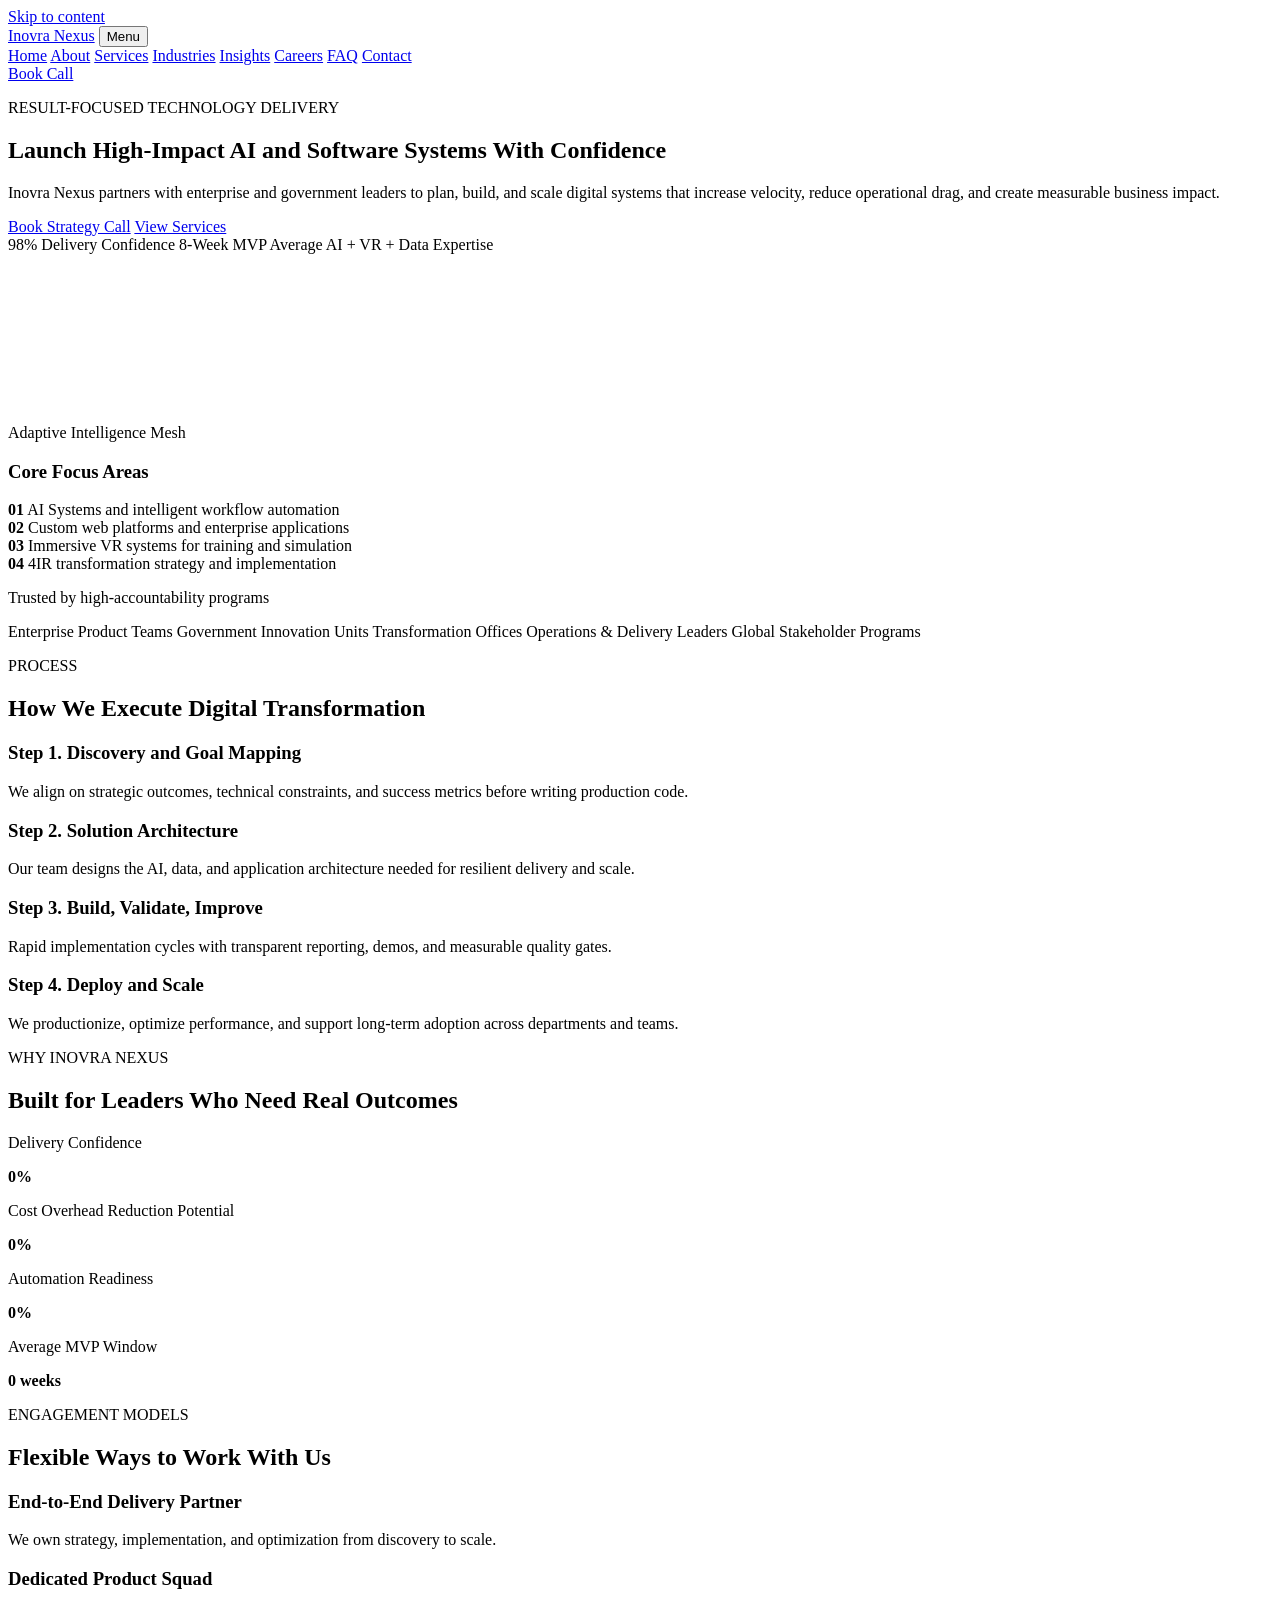
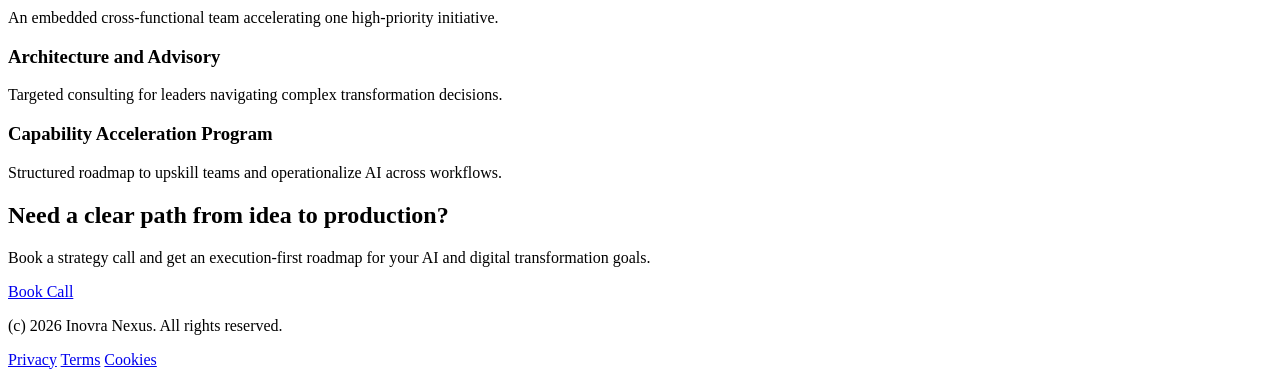
==== index.html @ 68153f34 "Add files via upload" ====
<!doctype html>
<html lang="en">
<head>
  <meta charset="UTF-8" />
  <meta name="viewport" content="width=device-width, initial-scale=1.0" />
  <meta name="description" content="Inovra Nexus builds AI-first software and transformation systems for enterprise and government teams." />
  <meta name="robots" content="index,follow" />
  <meta property="og:title" content="Inovra Nexus | Build Smarter Digital Systems" />
  <meta property="og:description" content="AI engineering, software delivery, and 4IR transformation programs built for measurable outcomes." />
  <meta property="og:type" content="website" />
  <meta property="og:url" content="https://www.inovranexus.com/" />
  <title>Inovra Nexus | AI-First Digital Transformation</title>
  <link rel="preconnect" href="https://fonts.googleapis.com" />
  <link rel="preconnect" href="https://fonts.gstatic.com" crossorigin />
  <link href="https://fonts.googleapis.com/css2?family=Manrope:wght@400;500;600;700;800&family=Space+Grotesk:wght@500;700&display=swap" rel="stylesheet" />
  <link rel="stylesheet" href="assets/css/styles.css" />
  <script type="application/ld+json">
    {
      "@context": "https://schema.org",
      "@type": "Organization",
      "name": "Inovra Nexus",
      "url": "https://www.inovranexus.com",
      "description": "AI-first company delivering software, AI systems, and digital transformation programs for enterprise and government organizations."
    }
  </script>
</head>
<body>
  <a class="skip-link" href="#main-content">Skip to content</a>
  <header class="site-header">
    <div class="container nav-wrap">
      <a class="brand" href="index.html">Inovra Nexus</a>
      <button class="nav-toggle" aria-label="Toggle menu" aria-expanded="false">Menu</button>
      <nav class="site-nav">
        <a href="index.html" class="active">Home</a>
        <a href="pages/about.html">About</a>
        <a href="pages/services.html">Services</a>
        <a href="pages/industries.html">Industries</a>
        <a href="pages/blog.html">Insights</a>
        <a href="pages/careers.html">Careers</a>
        <a href="pages/faq.html">FAQ</a>
        <a href="pages/contact.html">Contact</a>
      </nav>
      <a class="btn btn-primary" href="pages/book-call.html">Book Call</a>
    </div>
  </header>

  <main id="main-content">
    <section class="section hero">
      <div class="container hero-shell">
        <div class="hero-copy reveal-on-load">
          <p class="eyebrow">RESULT-FOCUSED TECHNOLOGY DELIVERY</p>
          <h1>Launch High-Impact AI and Software Systems With Confidence</h1>
          <p class="lead">Inovra Nexus partners with enterprise and government leaders to plan, build, and scale digital systems that increase velocity, reduce operational drag, and create measurable business impact.</p>
          <div class="hero-actions">
            <a class="btn btn-primary" href="pages/book-call.html">Book Strategy Call</a>
            <a class="btn btn-secondary" href="pages/services.html">View Services</a>
          </div>
          <div class="proof-row">
            <span>98% Delivery Confidence</span>
            <span>8-Week MVP Average</span>
            <span>AI + VR + Data Expertise</span>
          </div>
        </div>
        <aside class="hero-panel reveal-on-load">
          <div class="hero-visual" aria-hidden="true">
            <canvas id="hero-three-canvas"></canvas>
            <div class="visual-glow"></div>
            <p class="visual-caption">Adaptive Intelligence Mesh</p>
          </div>
          <h3>Core Focus Areas</h3>
          <div class="metrics-grid">
            <article class="metric-item">
              <strong>01</strong>
              <span>AI Systems and intelligent workflow automation</span>
            </article>
            <article class="metric-item">
              <strong>02</strong>
              <span>Custom web platforms and enterprise applications</span>
            </article>
            <article class="metric-item">
              <strong>03</strong>
              <span>Immersive VR systems for training and simulation</span>
            </article>
            <article class="metric-item">
              <strong>04</strong>
              <span>4IR transformation strategy and implementation</span>
            </article>
          </div>
        </aside>
      </div>
    </section>

    <section class="section trust-strip">
      <div class="container">
        <p class="trust-label">Trusted by high-accountability programs</p>
        <div class="logo-row">
          <span class="logo-chip">Enterprise Product Teams</span>
          <span class="logo-chip">Government Innovation Units</span>
          <span class="logo-chip">Transformation Offices</span>
          <span class="logo-chip">Operations & Delivery Leaders</span>
          <span class="logo-chip">Global Stakeholder Programs</span>
        </div>
      </div>
    </section>

    <section class="section">
      <div class="container">
        <div class="section-head reveal">
          <p class="eyebrow">PROCESS</p>
          <h2>How We Execute Digital Transformation</h2>
        </div>
        <div class="grid cols-2">
          <article class="card reveal">
            <h3>Step 1. Discovery and Goal Mapping</h3>
            <p>We align on strategic outcomes, technical constraints, and success metrics before writing production code.</p>
          </article>
          <article class="card reveal">
            <h3>Step 2. Solution Architecture</h3>
            <p>Our team designs the AI, data, and application architecture needed for resilient delivery and scale.</p>
          </article>
          <article class="card reveal">
            <h3>Step 3. Build, Validate, Improve</h3>
            <p>Rapid implementation cycles with transparent reporting, demos, and measurable quality gates.</p>
          </article>
          <article class="card reveal">
            <h3>Step 4. Deploy and Scale</h3>
            <p>We productionize, optimize performance, and support long-term adoption across departments and teams.</p>
          </article>
        </div>
      </div>
    </section>

    <section class="section alt">
      <div class="container">
        <div class="section-head reveal">
          <p class="eyebrow">WHY INOVRA NEXUS</p>
          <h2>Built for Leaders Who Need Real Outcomes</h2>
        </div>
        <div class="kpi-grid">
          <article class="kpi-card reveal-on-load">
            <p class="kpi-label">Delivery Confidence</p>
            <strong class="kpi-value" data-count="98" data-suffix="%">0%</strong>
            <div class="kpi-track"><span class="kpi-fill" data-fill="98"></span></div>
          </article>
          <article class="kpi-card reveal-on-load">
            <p class="kpi-label">Cost Overhead Reduction Potential</p>
            <strong class="kpi-value" data-count="50" data-suffix="%">0%</strong>
            <div class="kpi-track"><span class="kpi-fill" data-fill="50"></span></div>
          </article>
          <article class="kpi-card reveal-on-load">
            <p class="kpi-label">Automation Readiness</p>
            <strong class="kpi-value" data-count="65" data-suffix="%">0%</strong>
            <div class="kpi-track"><span class="kpi-fill" data-fill="65"></span></div>
          </article>
          <article class="kpi-card reveal-on-load">
            <p class="kpi-label">Average MVP Window</p>
            <strong class="kpi-value" data-count="8" data-suffix=" weeks">0 weeks</strong>
            <div class="kpi-track"><span class="kpi-fill" data-fill="72"></span></div>
          </article>
        </div>
      </div>
    </section>

    <section class="section">
      <div class="container">
        <div class="section-head reveal">
          <p class="eyebrow">ENGAGEMENT MODELS</p>
          <h2>Flexible Ways to Work With Us</h2>
        </div>
        <div class="grid cols-2">
          <article class="list-card reveal">
            <h3>End-to-End Delivery Partner</h3>
            <p>We own strategy, implementation, and optimization from discovery to scale.</p>
          </article>
          <article class="list-card reveal">
            <h3>Dedicated Product Squad</h3>
            <p>An embedded cross-functional team accelerating one high-priority initiative.</p>
          </article>
          <article class="list-card reveal">
            <h3>Architecture and Advisory</h3>
            <p>Targeted consulting for leaders navigating complex transformation decisions.</p>
          </article>
          <article class="list-card reveal">
            <h3>Capability Acceleration Program</h3>
            <p>Structured roadmap to upskill teams and operationalize AI across workflows.</p>
          </article>
        </div>
      </div>
    </section>

    <section class="section cta">
      <div class="container reveal">
        <h2>Need a clear path from idea to production?</h2>
        <p>Book a strategy call and get an execution-first roadmap for your AI and digital transformation goals.</p>
        <a class="btn btn-primary" href="pages/book-call.html">Book Call</a>
      </div>
    </section>
  </main>

  <footer class="site-footer">
    <div class="container footer-wrap">
      <p>(c) 2026 Inovra Nexus. All rights reserved.</p>
      <div class="footer-links">
        <a href="pages/privacy.html">Privacy</a>
        <a href="pages/terms.html">Terms</a>
        <a href="pages/cookies.html">Cookies</a>
      </div>
    </div>
  </footer>

  <script src="assets/js/main.js"></script>
</body>
</html>
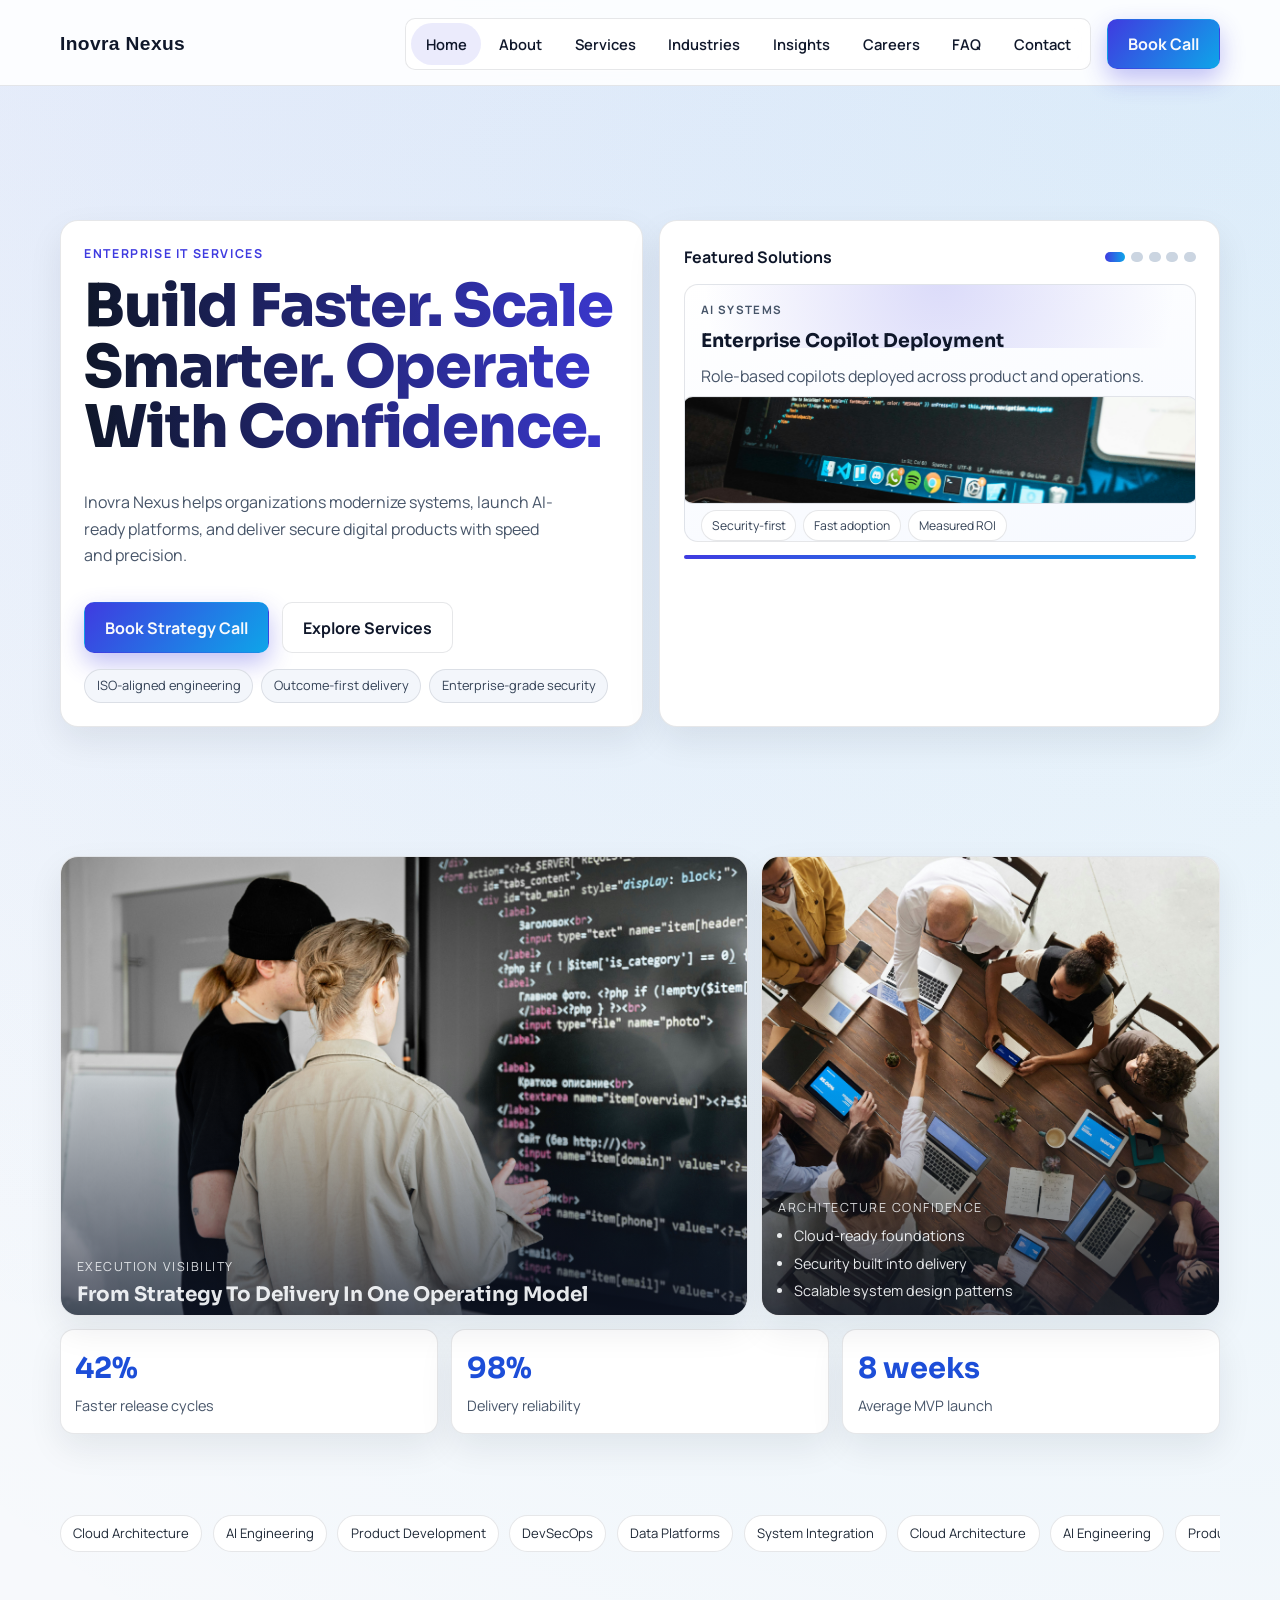
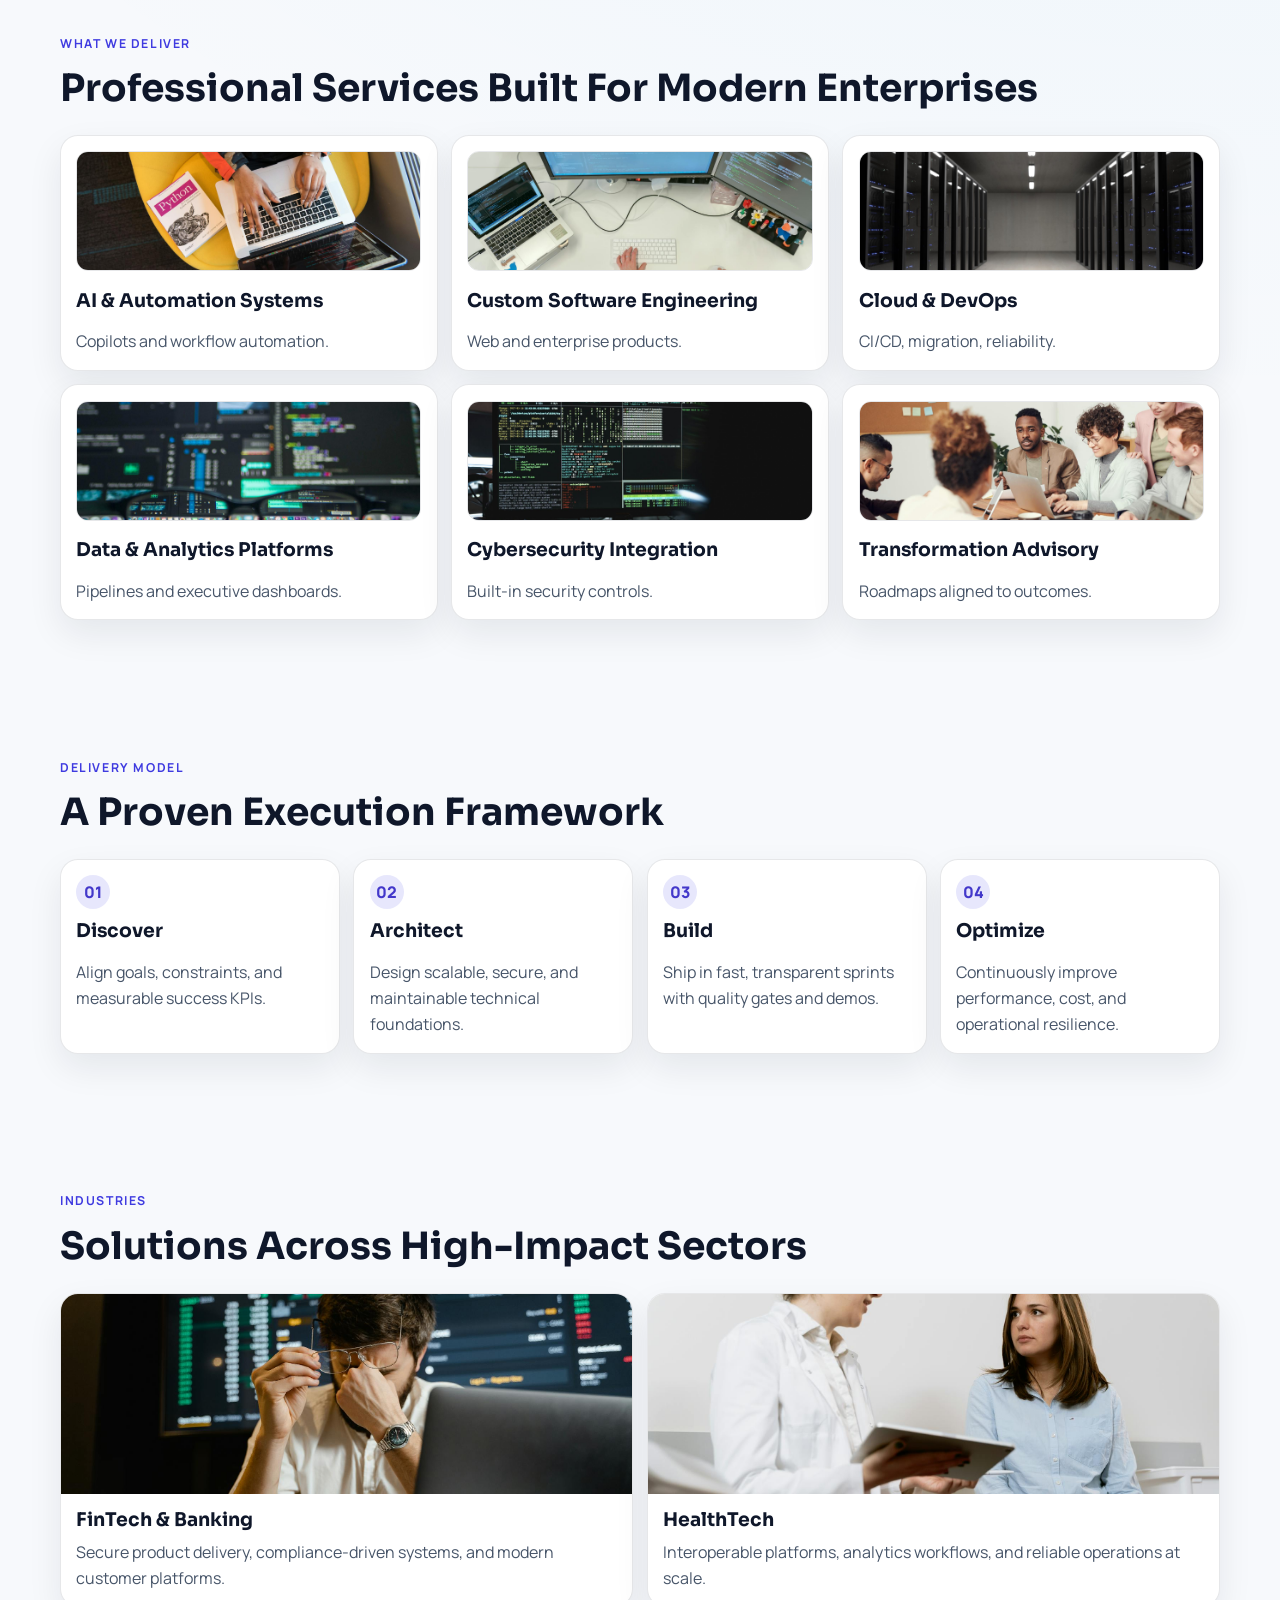
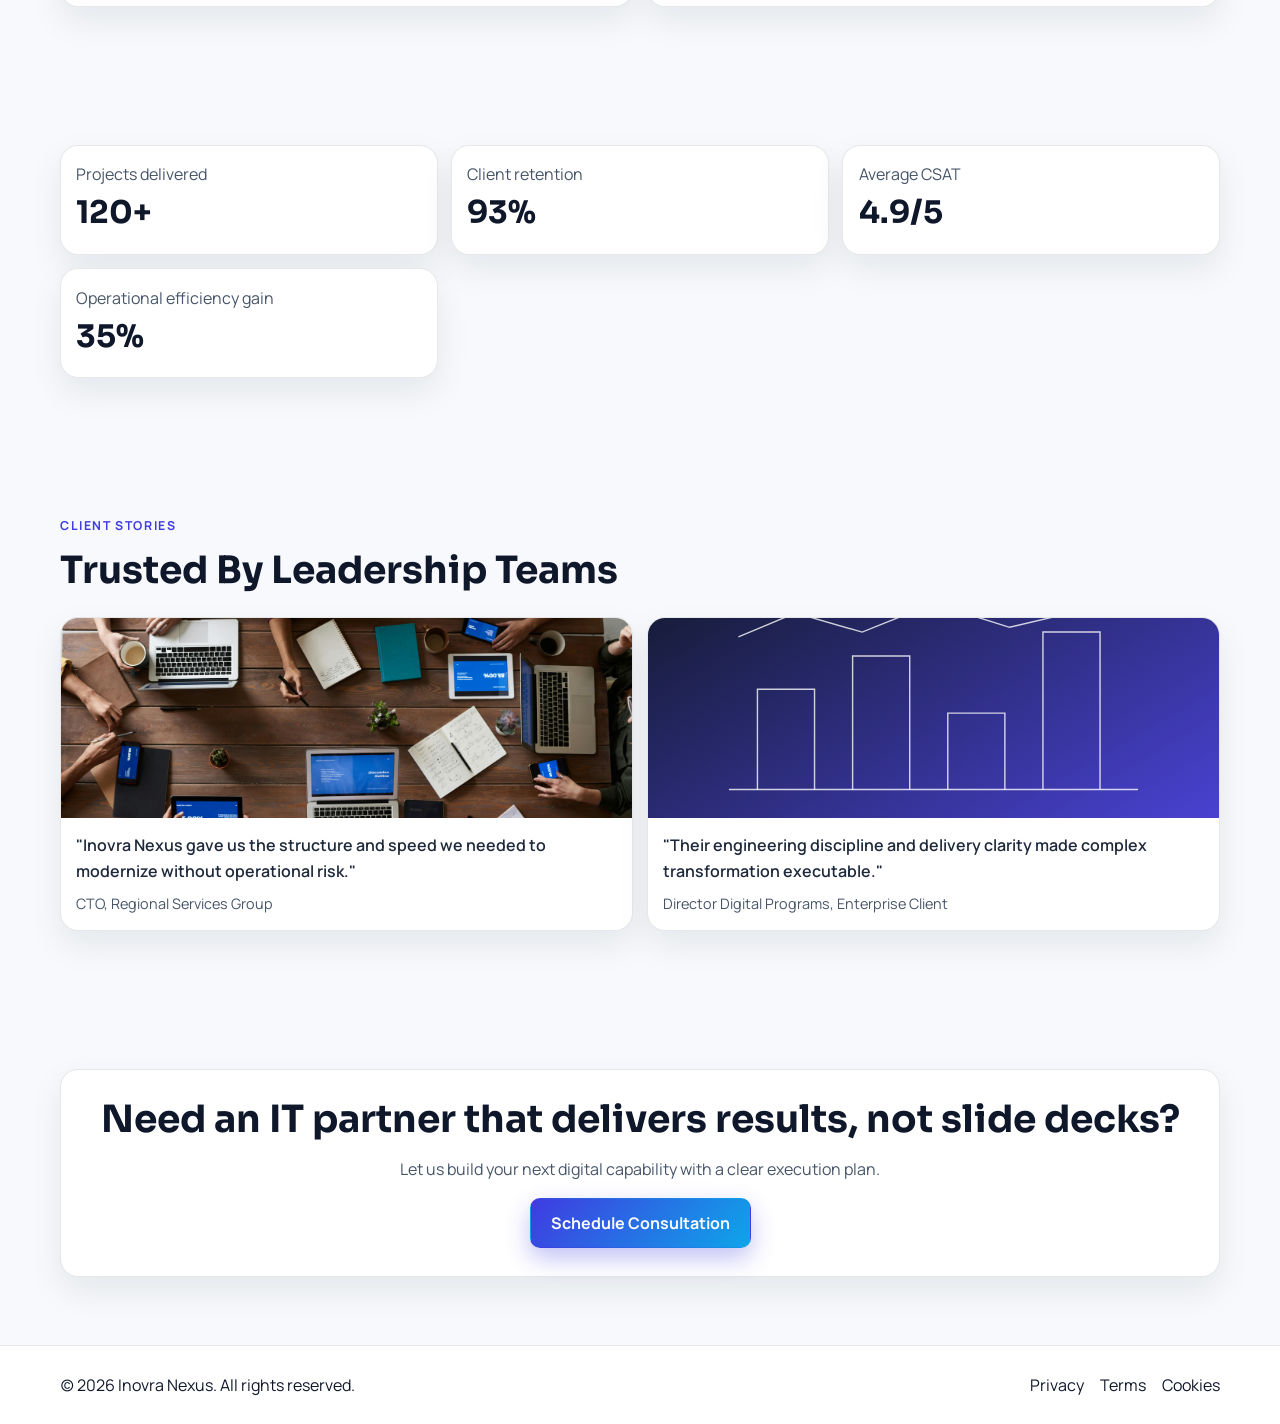
==== commit 14cb5b97: "Revamp site visuals, responsiveness, and service imagery" ====
--- a/index.html
+++ b/index.html
@@ -3,30 +3,28 @@
 <head>
   <meta charset="UTF-8" />
   <meta name="viewport" content="width=device-width, initial-scale=1.0" />
-  <meta name="description" content="Inovra Nexus builds AI-first software and transformation systems for enterprise and government teams." />
+  <meta name="description" content="Inovra Nexus delivers enterprise IT services, AI systems, cloud platforms, and product engineering for measurable business outcomes." />
   <meta name="robots" content="index,follow" />
-  <meta property="og:title" content="Inovra Nexus | Build Smarter Digital Systems" />
-  <meta property="og:description" content="AI engineering, software delivery, and 4IR transformation programs built for measurable outcomes." />
+  <meta property="og:title" content="Inovra Nexus | Enterprise IT Services" />
+  <meta property="og:description" content="Professional IT services for AI, software engineering, cloud, and digital transformation." />
   <meta property="og:type" content="website" />
   <meta property="og:url" content="https://www.inovranexus.com/" />
-  <title>Inovra Nexus | AI-First Digital Transformation</title>
+  <title>Inovra Nexus | Enterprise IT Services</title>
   <link rel="preconnect" href="https://fonts.googleapis.com" />
   <link rel="preconnect" href="https://fonts.gstatic.com" crossorigin />
-  <link href="https://fonts.googleapis.com/css2?family=Manrope:wght@400;500;600;700;800&family=Space+Grotesk:wght@500;700&display=swap" rel="stylesheet" />
+  <link href="https://fonts.googleapis.com/css2?family=Manrope:wght@400;500;600;700;800&family=Sora:wght@500;600;700;800&display=swap" rel="stylesheet" />
   <link rel="stylesheet" href="assets/css/styles.css" />
-  <script type="application/ld+json">
-    {
-      "@context": "https://schema.org",
-      "@type": "Organization",
-      "name": "Inovra Nexus",
-      "url": "https://www.inovranexus.com",
-      "description": "AI-first company delivering software, AI systems, and digital transformation programs for enterprise and government organizations."
-    }
-  </script>
+  <link rel="stylesheet" href="assets/css/cosmic-home.css" />
 </head>
-<body>
+<body class="cosmic-home it-landing">
+  <div class="bg-orb orb-a" aria-hidden="true"></div>
+  <div class="bg-orb orb-b" aria-hidden="true"></div>
+  <div class="bg-grid" aria-hidden="true"></div>
+
   <a class="skip-link" href="#main-content">Skip to content</a>
+
   <header class="site-header">
+    <div class="scroll-progress" id="scroll-progress" aria-hidden="true"></div>
     <div class="container nav-wrap">
       <a class="brand" href="index.html">Inovra Nexus</a>
       <button class="nav-toggle" aria-label="Toggle menu" aria-expanded="false">Menu</button>
@@ -45,154 +43,215 @@
   </header>
 
   <main id="main-content">
-    <section class="section hero">
-      <div class="container hero-shell">
-        <div class="hero-copy reveal-on-load">
-          <p class="eyebrow">RESULT-FOCUSED TECHNOLOGY DELIVERY</p>
-          <h1>Launch High-Impact AI and Software Systems With Confidence</h1>
-          <p class="lead">Inovra Nexus partners with enterprise and government leaders to plan, build, and scale digital systems that increase velocity, reduce operational drag, and create measurable business impact.</p>
+    <section class="hero-pro section reveal-on-load">
+      <div class="container hero-pro-grid">
+        <div class="hero-left">
+          <p class="eyebrow">Enterprise IT Services</p>
+          <h1>Build Faster. Scale Smarter. Operate With Confidence.</h1>
+          <p class="lead">Inovra Nexus helps organizations modernize systems, launch AI-ready platforms, and deliver secure digital products with speed and precision.</p>
           <div class="hero-actions">
             <a class="btn btn-primary" href="pages/book-call.html">Book Strategy Call</a>
-            <a class="btn btn-secondary" href="pages/services.html">View Services</a>
-          </div>
-          <div class="proof-row">
-            <span>98% Delivery Confidence</span>
-            <span>8-Week MVP Average</span>
-            <span>AI + VR + Data Expertise</span>
-          </div>
-        </div>
-        <aside class="hero-panel reveal-on-load">
-          <div class="hero-visual" aria-hidden="true">
-            <canvas id="hero-three-canvas"></canvas>
-            <div class="visual-glow"></div>
-            <p class="visual-caption">Adaptive Intelligence Mesh</p>
-          </div>
-          <h3>Core Focus Areas</h3>
-          <div class="metrics-grid">
-            <article class="metric-item">
-              <strong>01</strong>
-              <span>AI Systems and intelligent workflow automation</span>
-            </article>
-            <article class="metric-item">
-              <strong>02</strong>
-              <span>Custom web platforms and enterprise applications</span>
-            </article>
-            <article class="metric-item">
-              <strong>03</strong>
-              <span>Immersive VR systems for training and simulation</span>
-            </article>
-            <article class="metric-item">
-              <strong>04</strong>
-              <span>4IR transformation strategy and implementation</span>
-            </article>
-          </div>
+            <a class="btn btn-secondary" href="pages/services.html">Explore Services</a>
+          </div>
+          <div class="trust-mini">
+            <span>ISO-aligned engineering</span>
+            <span>Outcome-first delivery</span>
+            <span>Enterprise-grade security</span>
+          </div>
+        </div>
+
+        <aside class="hero-right hero-reel reveal" id="campaign-reel" aria-label="Featured service reel">
+          <div class="reel-top">
+            <p>Featured Solutions</p>
+            <div class="reel-dots" id="reel-dots">
+              <button type="button" class="active" data-reel-dot="0" aria-label="Slide 1"></button>
+              <button type="button" data-reel-dot="1" aria-label="Slide 2"></button>
+              <button type="button" data-reel-dot="2" aria-label="Slide 3"></button>
+              <button type="button" data-reel-dot="3" aria-label="Slide 4"></button>
+              <button type="button" data-reel-dot="4" aria-label="Slide 5"></button>
+            </div>
+          </div>
+          <div class="reel-frame" id="reel-frame">
+            <article class="reel-slide active" data-reel-slide="0">
+              <p class="reel-kicker">AI Systems</p>
+              <h3>Enterprise Copilot Deployment</h3>
+              <p>Role-based copilots deployed across product and operations.</p>
+              <img class="reel-photo" src="assets/images/home/code-laptop.jpg" alt="Developer writing code on a modern laptop setup." loading="lazy" />
+              <div class="reel-stats"><span>Security-first</span><span>Fast adoption</span><span>Measured ROI</span></div>
+            </article>
+            <article class="reel-slide" data-reel-slide="1">
+              <p class="reel-kicker">Cloud Modernization</p>
+              <h3>Migration With Zero-Downtime Strategy</h3>
+              <p>Legacy-to-cloud migration with resilient delivery workflows.</p>
+              <img class="reel-photo" src="assets/images/home/server-rack-blue.jpg" alt="Blue-lit enterprise server rack for cloud infrastructure." loading="lazy" />
+              <div class="reel-stats"><span>DevSecOps</span><span>Reliability</span><span>Cost control</span></div>
+            </article>
+            <article class="reel-slide" data-reel-slide="2">
+              <p class="reel-kicker">Data Platform</p>
+              <h3>Unified Intelligence Layer</h3>
+              <p>Analytics, operations, and decision systems in one platform.</p>
+              <img class="reel-photo" src="assets/images/home/datacenter-racks.jpg" alt="Rows of data center racks representing scalable data platforms." loading="lazy" />
+              <div class="reel-stats"><span>Real-time insights</span><span>Executive visibility</span><span>Governed access</span></div>
+            </article>
+            <article class="reel-slide" data-reel-slide="3">
+              <p class="reel-kicker">Cybersecurity</p>
+              <h3>Security Control Plane</h3>
+              <p>Continuous security posture, policy enforcement, and threat-aware delivery workflows.</p>
+              <img class="reel-photo" src="assets/images/home/industry-fintech.jpg" alt="Secure enterprise infrastructure environment with network hardware." loading="lazy" />
+              <div class="reel-stats"><span>Policy-driven</span><span>Risk visibility</span><span>Audit readiness</span></div>
+            </article>
+            <article class="reel-slide" data-reel-slide="4">
+              <p class="reel-kicker">Product Engineering</p>
+              <h3>Digital Product Launch Studio</h3>
+              <p>From strategy to release with product squads focused on speed, quality, and adoption.</p>
+              <img class="reel-photo" src="assets/images/home/industry-healthtech.jpg" alt="Cross-functional engineering team collaborating on digital product delivery." loading="lazy" />
+              <div class="reel-stats"><span>Rapid MVPs</span><span>Scalable architecture</span><span>Growth-ready</span></div>
+            </article>
+          </div>
+          <div class="reel-progress"><span id="reel-progress-bar"></span></div>
         </aside>
       </div>
     </section>
 
-    <section class="section trust-strip">
-      <div class="container">
-        <p class="trust-label">Trusted by high-accountability programs</p>
-        <div class="logo-row">
-          <span class="logo-chip">Enterprise Product Teams</span>
-          <span class="logo-chip">Government Innovation Units</span>
-          <span class="logo-chip">Transformation Offices</span>
-          <span class="logo-chip">Operations & Delivery Leaders</span>
-          <span class="logo-chip">Global Stakeholder Programs</span>
-        </div>
-      </div>
-    </section>
-
-    <section class="section">
-      <div class="container">
-        <div class="section-head reveal">
-          <p class="eyebrow">PROCESS</p>
-          <h2>How We Execute Digital Transformation</h2>
-        </div>
-        <div class="grid cols-2">
-          <article class="card reveal">
-            <h3>Step 1. Discovery and Goal Mapping</h3>
-            <p>We align on strategic outcomes, technical constraints, and success metrics before writing production code.</p>
-          </article>
-          <article class="card reveal">
-            <h3>Step 2. Solution Architecture</h3>
-            <p>Our team designs the AI, data, and application architecture needed for resilient delivery and scale.</p>
-          </article>
-          <article class="card reveal">
-            <h3>Step 3. Build, Validate, Improve</h3>
-            <p>Rapid implementation cycles with transparent reporting, demos, and measurable quality gates.</p>
-          </article>
-          <article class="card reveal">
-            <h3>Step 4. Deploy and Scale</h3>
-            <p>We productionize, optimize performance, and support long-term adoption across departments and teams.</p>
-          </article>
-        </div>
-      </div>
-    </section>
-
-    <section class="section alt">
-      <div class="container">
-        <div class="section-head reveal">
-          <p class="eyebrow">WHY INOVRA NEXUS</p>
-          <h2>Built for Leaders Who Need Real Outcomes</h2>
-        </div>
-        <div class="kpi-grid">
-          <article class="kpi-card reveal-on-load">
-            <p class="kpi-label">Delivery Confidence</p>
-            <strong class="kpi-value" data-count="98" data-suffix="%">0%</strong>
-            <div class="kpi-track"><span class="kpi-fill" data-fill="98"></span></div>
-          </article>
-          <article class="kpi-card reveal-on-load">
-            <p class="kpi-label">Cost Overhead Reduction Potential</p>
-            <strong class="kpi-value" data-count="50" data-suffix="%">0%</strong>
-            <div class="kpi-track"><span class="kpi-fill" data-fill="50"></span></div>
-          </article>
-          <article class="kpi-card reveal-on-load">
-            <p class="kpi-label">Automation Readiness</p>
-            <strong class="kpi-value" data-count="65" data-suffix="%">0%</strong>
-            <div class="kpi-track"><span class="kpi-fill" data-fill="65"></span></div>
-          </article>
-          <article class="kpi-card reveal-on-load">
-            <p class="kpi-label">Average MVP Window</p>
-            <strong class="kpi-value" data-count="8" data-suffix=" weeks">0 weeks</strong>
-            <div class="kpi-track"><span class="kpi-fill" data-fill="72"></span></div>
-          </article>
-        </div>
-      </div>
-    </section>
-
-    <section class="section">
-      <div class="container">
-        <div class="section-head reveal">
-          <p class="eyebrow">ENGAGEMENT MODELS</p>
-          <h2>Flexible Ways to Work With Us</h2>
-        </div>
-        <div class="grid cols-2">
-          <article class="list-card reveal">
-            <h3>End-to-End Delivery Partner</h3>
-            <p>We own strategy, implementation, and optimization from discovery to scale.</p>
-          </article>
-          <article class="list-card reveal">
-            <h3>Dedicated Product Squad</h3>
-            <p>An embedded cross-functional team accelerating one high-priority initiative.</p>
-          </article>
-          <article class="list-card reveal">
-            <h3>Architecture and Advisory</h3>
-            <p>Targeted consulting for leaders navigating complex transformation decisions.</p>
-          </article>
-          <article class="list-card reveal">
-            <h3>Capability Acceleration Program</h3>
-            <p>Structured roadmap to upskill teams and operationalize AI across workflows.</p>
-          </article>
-        </div>
-      </div>
-    </section>
-
-    <section class="section cta">
-      <div class="container reveal">
-        <h2>Need a clear path from idea to production?</h2>
-        <p>Book a strategy call and get an execution-first roadmap for your AI and digital transformation goals.</p>
-        <a class="btn btn-primary" href="pages/book-call.html">Book Call</a>
+    <section class="section visual-showcase reveal">
+      <div class="container">
+        <div class="showcase-shell">
+          <article class="showcase-main">
+            <img src="assets/images/home/team-code-screen.jpg" alt="Enterprise software team collaborating on delivery execution." loading="lazy" />
+            <div class="showcase-overlay">
+              <p>Execution Visibility</p>
+              <h3>From Strategy To Delivery In One Operating Model</h3>
+            </div>
+          </article>
+          <article class="showcase-side">
+            <img src="assets/images/home/testimonial-exec-briefing.jpg" alt="Enterprise cloud infrastructure and architecture environment." loading="lazy" />
+            <div class="showcase-copy">
+              <p>Architecture Confidence</p>
+              <ul>
+                <li>Cloud-ready foundations</li>
+                <li>Security built into delivery</li>
+                <li>Scalable system design patterns</li>
+              </ul>
+            </div>
+          </article>
+        </div>
+        <div class="showcase-stats">
+          <article><strong data-kpi-target="42" data-kpi-suffix="%">0%</strong><span>Faster release cycles</span></article>
+          <article><strong data-kpi-target="98" data-kpi-suffix="%">0%</strong><span>Delivery reliability</span></article>
+          <article><strong data-kpi-target="8" data-kpi-suffix=" weeks">0 weeks</strong><span>Average MVP launch</span></article>
+        </div>
+      </div>
+    </section>
+
+    <section class="section tech-ribbon reveal">
+      <div class="container">
+        <div class="ribbon-track">
+          <span>Cloud Architecture</span>
+          <span>AI Engineering</span>
+          <span>Product Development</span>
+          <span>DevSecOps</span>
+          <span>Data Platforms</span>
+          <span>System Integration</span>
+          <span>Cloud Architecture</span>
+          <span>AI Engineering</span>
+          <span>Product Development</span>
+          <span>DevSecOps</span>
+        </div>
+      </div>
+    </section>
+
+    <section class="section services-pro">
+      <div class="container">
+        <div class="section-head reveal">
+          <p class="eyebrow">What We Deliver</p>
+          <h2>Professional Services Built For Modern Enterprises</h2>
+        </div>
+        <div class="services-grid">
+          <article class="service-pro-card reveal"><img class="service-photo" src="assets/images/home/services/service-ai.jpg" alt="AI software engineering workspace." loading="lazy" /><h3>AI & Automation Systems</h3><p>Copilots and workflow automation.</p></article>
+          <article class="service-pro-card reveal"><img class="service-photo" src="assets/images/home/services/service-software.jpg" alt="Software engineers collaborating in a tech office." loading="lazy" /><h3>Custom Software Engineering</h3><p>Web and enterprise products.</p></article>
+          <article class="service-pro-card reveal"><img class="service-photo" src="assets/images/home/services/service-cloud.jpg" alt="Cloud infrastructure servers in operation." loading="lazy" /><h3>Cloud & DevOps</h3><p>CI/CD, migration, reliability.</p></article>
+          <article class="service-pro-card reveal"><img class="service-photo" src="assets/images/home/services/service-data.jpg" alt="Data center environment for analytics platforms." loading="lazy" /><h3>Data & Analytics Platforms</h3><p>Pipelines and executive dashboards.</p></article>
+          <article class="service-pro-card reveal"><img class="service-photo" src="assets/images/home/services/service-security.jpg" alt="Secure enterprise server infrastructure." loading="lazy" /><h3>Cybersecurity Integration</h3><p>Built-in security controls.</p></article>
+          <article class="service-pro-card reveal"><img class="service-photo" src="assets/images/home/services/service-advisory.jpg" alt="Technology strategy discussion with development team." loading="lazy" /><h3>Transformation Advisory</h3><p>Roadmaps aligned to outcomes.</p></article>
+        </div>
+      </div>
+    </section>
+
+    <section class="section process-pro">
+      <div class="container">
+        <div class="section-head reveal">
+          <p class="eyebrow">Delivery Model</p>
+          <h2>A Proven Execution Framework</h2>
+        </div>
+        <div class="process-grid">
+          <article class="process-card reveal"><span>01</span><h3>Discover</h3><p>Align goals, constraints, and measurable success KPIs.</p></article>
+          <article class="process-card reveal"><span>02</span><h3>Architect</h3><p>Design scalable, secure, and maintainable technical foundations.</p></article>
+          <article class="process-card reveal"><span>03</span><h3>Build</h3><p>Ship in fast, transparent sprints with quality gates and demos.</p></article>
+          <article class="process-card reveal"><span>04</span><h3>Optimize</h3><p>Continuously improve performance, cost, and operational resilience.</p></article>
+        </div>
+      </div>
+    </section>
+
+    <section class="section industries-pro">
+      <div class="container">
+        <div class="section-head reveal">
+          <p class="eyebrow">Industries</p>
+          <h2>Solutions Across High-Impact Sectors</h2>
+        </div>
+        <div class="industries-grid">
+          <article class="industry-card reveal">
+            <img src="assets/images/home/industry-fintech-2.jpg" alt="Finance technology team collaborating around digital dashboards." loading="lazy" />
+            <div>
+              <h3>FinTech & Banking</h3>
+              <p>Secure product delivery, compliance-driven systems, and modern customer platforms.</p>
+            </div>
+          </article>
+          <article class="industry-card reveal">
+            <img src="assets/images/home/industry-healthtech-2.jpg" alt="Healthcare technology professionals working with connected systems." loading="lazy" />
+            <div>
+              <h3>HealthTech</h3>
+              <p>Interoperable platforms, analytics workflows, and reliable operations at scale.</p>
+            </div>
+          </article>
+        </div>
+      </div>
+    </section>
+
+    <section class="section impact-pro">
+      <div class="container impact-grid">
+        <article class="impact-card reveal"><p>Projects delivered</p><strong data-kpi-target="120" data-kpi-suffix="+">0+</strong></article>
+        <article class="impact-card reveal"><p>Client retention</p><strong data-kpi-target="93" data-kpi-suffix="%">0%</strong></article>
+        <article class="impact-card reveal"><p>Average CSAT</p><strong data-kpi-target="4" data-kpi-suffix=".9/5">0.9/5</strong></article>
+        <article class="impact-card reveal"><p>Operational efficiency gain</p><strong data-kpi-target="35" data-kpi-suffix="%">0%</strong></article>
+      </div>
+    </section>
+
+    <section class="section testimonials-pro">
+      <div class="container">
+        <div class="section-head reveal">
+          <p class="eyebrow">Client Stories</p>
+          <h2>Trusted By Leadership Teams</h2>
+        </div>
+        <div class="testimonials-grid">
+          <article class="testimonial-card reveal">
+            <img src="assets/images/home/testimonial-team-meeting.jpg" alt="Client and delivery team in a project alignment meeting." loading="lazy" />
+            <blockquote>"Inovra Nexus gave us the structure and speed we needed to modernize without operational risk."</blockquote>
+            <p>CTO, Regional Services Group</p>
+          </article>
+          <article class="testimonial-card reveal">
+            <img src="assets/images/services/it-consulting.svg" alt="Executive technology briefing with cross-functional stakeholders." loading="lazy" />
+            <blockquote>"Their engineering discipline and delivery clarity made complex transformation executable."</blockquote>
+            <p>Director Digital Programs, Enterprise Client</p>
+          </article>
+        </div>
+      </div>
+    </section>
+
+    <section class="section cta reveal">
+      <div class="container cta-shell">
+        <h2>Need an IT partner that delivers results, not slide decks?</h2>
+        <p>Let us build your next digital capability with a clear execution plan.</p>
+        <a class="btn btn-primary" href="pages/book-call.html">Schedule Consultation</a>
       </div>
     </section>
   </main>
@@ -209,5 +268,10 @@
   </footer>
 
   <script src="assets/js/main.js"></script>
+  <script src="assets/js/cosmic-home.js"></script>
 </body>
 </html>
+
+
+
+
--- a/assets/css/styles.css
+++ b/assets/css/styles.css
@@ -0,0 +1,777 @@
+:root {
+  --bg0: #ffffff;
+  --bg1: #ffffff;
+  --bg2: #f8fafc;
+  --surface: rgba(255, 255, 255, 0.75);
+  --surface-strong: rgba(255, 255, 255, 0.92);
+  --text: #111111;
+  --muted: #374151;
+  --primary: #4f46e5;
+  --primary-strong: #4338ca;
+  --secondary: #22d3ee;
+  --border: rgba(17, 24, 39, 0.14);
+  --radius: 10px;
+  --shadow: 0 12px 30px rgba(15, 23, 42, 0.08);
+}
+
+* {
+  box-sizing: border-box;
+}
+
+html,
+body {
+  margin: 0;
+  padding: 0;
+}
+
+body {
+  font-family: "Manrope", sans-serif;
+  color: var(--text);
+  background: #ffffff;
+  line-height: 1.64;
+  min-height: 100vh;
+  position: relative;
+  isolation: isolate;
+}
+
+body::before {
+  content: "";
+  position: fixed;
+  inset: 0;
+  z-index: -1;
+  pointer-events: none;
+  background-image:
+    repeating-linear-gradient(0deg, rgba(17, 24, 39, 0.025) 0 1px, transparent 1px 24px),
+    repeating-linear-gradient(90deg, rgba(17, 24, 39, 0.02) 0 1px, transparent 1px 24px);
+}
+
+body::after {
+  content: "";
+  position: fixed;
+  inset: 0;
+  z-index: -1;
+  pointer-events: none;
+  background:
+    radial-gradient(circle at 50% 45%, transparent 55%, rgba(17, 24, 39, 0.08) 100%),
+    radial-gradient(circle at 20% 80%, rgba(79, 70, 229, 0.05), transparent 45%);
+}
+
+.skip-link {
+  position: absolute;
+  left: 0.8rem;
+  top: -100%;
+  z-index: 100;
+  background: #00141f;
+  color: #dff7ff;
+  padding: 0.55rem 0.8rem;
+  border: 1px solid var(--border);
+  border-radius: 10px;
+}
+
+.skip-link:focus {
+  top: 0.8rem;
+}
+
+a {
+  color: var(--secondary);
+  text-decoration: none;
+}
+
+a:hover {
+  color: var(--primary);
+}
+
+.container {
+  width: min(1160px, calc(100% - 2rem));
+  margin: 0 auto;
+}
+
+.site-header {
+  position: sticky;
+  top: 0;
+  z-index: 40;
+  border-bottom: 1px solid var(--border);
+  background: rgba(255, 255, 255, 0.88);
+  backdrop-filter: blur(14px);
+}
+
+.nav-wrap {
+  min-height: 82px;
+  display: flex;
+  align-items: center;
+  gap: 1rem;
+}
+
+.brand {
+  font-family: "Space Grotesk", sans-serif;
+  color: var(--text);
+  font-size: 1.2rem;
+  letter-spacing: 0.02em;
+  font-weight: 700;
+}
+
+.site-nav {
+  margin-left: auto;
+  display: flex;
+  align-items: center;
+  gap: 0.24rem;
+  padding: 0.3rem;
+  border-radius: 10px;
+  border: 1px solid var(--border);
+  background: rgba(255, 255, 255, 0.74);
+  backdrop-filter: blur(10px);
+}
+
+.site-nav a {
+  color: var(--muted);
+  border-radius: 999px;
+  padding: 0.54rem 0.9rem;
+  font-size: 0.92rem;
+  font-weight: 600;
+  transition: 180ms ease;
+}
+
+.site-nav a.active,
+.site-nav a:hover {
+  color: #111111;
+  background: rgba(79, 70, 229, 0.12);
+}
+
+.nav-toggle {
+  display: none;
+  border: 1px solid var(--border);
+  border-radius: 999px;
+  background: rgba(255, 255, 255, 0.92);
+  color: #111111;
+  padding: 0.5rem 0.92rem;
+}
+
+.section {
+  padding: 5rem 0;
+}
+
+.hero {
+  padding-top: 6.1rem;
+  min-height: 76vh;
+}
+
+.hero-shell {
+  display: grid;
+  grid-template-columns: 1.08fr 0.92fr;
+  gap: 1rem;
+  align-items: start;
+}
+
+.eyebrow {
+  color: var(--primary);
+  text-transform: uppercase;
+  letter-spacing: 0.12em;
+  font-weight: 700;
+  font-size: 0.74rem;
+  margin: 0 0 0.9rem;
+}
+
+h1,
+h2,
+h3 {
+  font-family: "Space Grotesk", sans-serif;
+  line-height: 1.2;
+  margin: 0 0 1rem;
+}
+
+h1 {
+  font-size: clamp(2.6rem, 6.2vw, 4.9rem);
+  font-weight: 800;
+  letter-spacing: -0.02em;
+}
+
+h2 {
+  font-size: clamp(1.6rem, 3vw, 2.35rem);
+}
+
+h3 {
+  font-size: 1.18rem;
+}
+
+.lead {
+  color: var(--muted);
+  max-width: 66ch;
+}
+
+.hero-actions {
+  display: flex;
+  gap: 0.8rem;
+  margin-top: 1.45rem;
+  flex-wrap: wrap;
+}
+
+.proof-row {
+  margin-top: 1.3rem;
+  display: flex;
+  flex-wrap: wrap;
+  gap: 0.56rem;
+}
+
+.proof-row span {
+  border: 1px solid var(--border);
+  border-radius: 10px;
+  background: rgba(255, 255, 255, 0.86);
+  color: #1f2937;
+  padding: 0.4rem 0.75rem;
+  font-size: 0.82rem;
+}
+
+.btn {
+  display: inline-flex;
+  align-items: center;
+  justify-content: center;
+  border: 1px solid transparent;
+  border-radius: 10px;
+  padding: 0.7rem 1.25rem;
+  font-weight: 700;
+  transition: transform 180ms ease, box-shadow 180ms ease, filter 180ms ease;
+}
+
+.btn:hover {
+  transform: translateY(-2px);
+}
+
+.btn-primary {
+  color: #f9fafb;
+  background: linear-gradient(140deg, #4f46e5, #5a54ee);
+  box-shadow:
+    0 10px 24px rgba(79, 70, 229, 0.4),
+    0 0 0 1px rgba(249, 250, 251, 0.08) inset;
+}
+
+.btn-primary:hover {
+  background: linear-gradient(130deg, var(--primary), var(--secondary));
+  box-shadow:
+    0 14px 30px rgba(79, 70, 229, 0.5),
+    0 0 24px rgba(34, 211, 238, 0.42);
+  filter: saturate(1.08);
+}
+
+.btn-secondary {
+  color: #111111;
+  background: rgba(255, 255, 255, 0.9);
+  border-color: var(--border);
+  backdrop-filter: blur(8px);
+}
+
+.hero-panel {
+  background: linear-gradient(160deg, rgba(255, 255, 255, 0.85), rgba(248, 250, 252, 0.88));
+  border: 1px solid var(--border);
+  border-radius: var(--radius);
+  padding: 1rem;
+  box-shadow: var(--shadow);
+  backdrop-filter: blur(12px);
+}
+
+.hero-visual {
+  position: relative;
+  height: 270px;
+  margin-bottom: 0.95rem;
+  border: 1px solid var(--border);
+  border-radius: 12px;
+  overflow: hidden;
+  background:
+    radial-gradient(circle at 20% 15%, rgba(79, 70, 229, 0.16), transparent 42%),
+    radial-gradient(circle at 78% 80%, rgba(34, 211, 238, 0.18), transparent 46%),
+    rgba(255, 255, 255, 0.85);
+  backdrop-filter: blur(10px);
+}
+
+#hero-three-canvas {
+  width: 100%;
+  height: 100%;
+  display: block;
+}
+
+.visual-glow {
+  position: absolute;
+  inset: auto -10% -45%;
+  height: 52%;
+  background: radial-gradient(circle at center, rgba(34, 211, 238, 0.34), transparent 60%);
+  filter: blur(16px);
+  pointer-events: none;
+}
+
+.visual-caption {
+  position: absolute;
+  left: 0.75rem;
+  bottom: 0.65rem;
+  margin: 0;
+  padding: 0.2rem 0.55rem;
+  border-radius: 10px;
+  border: 1px solid var(--border);
+  background: rgba(255, 255, 255, 0.8);
+  font-size: 0.74rem;
+  letter-spacing: 0.05em;
+  text-transform: uppercase;
+  color: #111827;
+}
+
+.hero-visual-fallback {
+  background:
+    radial-gradient(circle at 25% 20%, rgba(79, 70, 229, 0.18), transparent 45%),
+    radial-gradient(circle at 75% 78%, rgba(34, 211, 238, 0.2), transparent 48%),
+    linear-gradient(145deg, rgba(255, 255, 255, 0.9), rgba(248, 250, 252, 0.95));
+}
+
+.hero-visual-fallback #hero-three-canvas {
+  opacity: 0.35;
+  filter: blur(0.5px);
+}
+
+.metrics-grid {
+  display: grid;
+  grid-template-columns: repeat(2, minmax(0, 1fr));
+  gap: 0.68rem;
+}
+
+.metric-item {
+  background: rgba(255, 255, 255, 0.86);
+  border: 1px solid var(--border);
+  border-radius: 12px;
+  min-height: 100px;
+  padding: 0.85rem;
+  backdrop-filter: blur(8px);
+}
+
+.metric-item strong {
+  display: block;
+  font-size: 1.35rem;
+  margin-bottom: 0.35rem;
+  color: #111111;
+}
+
+.metric-item span {
+  color: var(--muted);
+  font-size: 0.93rem;
+  line-height: 1.42;
+}
+
+.trust-strip {
+  padding-top: 1rem;
+}
+
+.trust-label {
+  margin: 0 0 0.8rem;
+  color: var(--muted);
+  font-weight: 600;
+}
+
+.logo-row {
+  display: flex;
+  gap: 0.56rem;
+  flex-wrap: wrap;
+}
+
+.logo-chip {
+  display: inline-flex;
+  border: 1px solid var(--border);
+  border-radius: 10px;
+  background: rgba(255, 255, 255, 0.84);
+  color: #1f2937;
+  padding: 0.42rem 0.78rem;
+  font-size: 0.84rem;
+}
+
+.section-head {
+  margin-bottom: 1.5rem;
+}
+
+.grid {
+  display: grid;
+  gap: 1rem;
+}
+
+.cols-2 {
+  grid-template-columns: repeat(2, minmax(0, 1fr));
+}
+
+.cols-3 {
+  grid-template-columns: repeat(3, minmax(0, 1fr));
+}
+
+.card,
+.list-card,
+.kpi-card {
+  background: linear-gradient(168deg, rgba(255, 255, 255, 0.9), rgba(248, 250, 252, 0.9));
+  border: 1px solid var(--border);
+  border-radius: var(--radius);
+  box-shadow: var(--shadow);
+  padding: 1.1rem;
+  backdrop-filter: blur(12px);
+  transition: transform 200ms ease, border-color 200ms ease, box-shadow 200ms ease;
+}
+
+.card:hover,
+.list-card:hover,
+.kpi-card:hover {
+  transform: translateY(-4px);
+  border-color: rgba(34, 211, 238, 0.45);
+  box-shadow: 0 18px 30px rgba(15, 23, 42, 0.12), 0 0 16px rgba(34, 211, 238, 0.15);
+}
+
+.card p,
+.list-card p,
+.kpi-label {
+  color: var(--muted);
+}
+
+.alt {
+  background: linear-gradient(180deg, rgba(248, 250, 252, 0.86), rgba(255, 255, 255, 0.92));
+}
+
+.kpi-grid {
+  display: grid;
+  grid-template-columns: repeat(4, minmax(0, 1fr));
+  gap: 0.8rem;
+}
+
+.kpi-value {
+  display: block;
+  font-family: "Space Grotesk", sans-serif;
+  font-size: 1.55rem;
+  margin-bottom: 0.55rem;
+}
+
+.kpi-track {
+  width: 100%;
+  height: 7px;
+  border-radius: 999px;
+  background: rgba(255, 255, 255, 0.1);
+  overflow: hidden;
+}
+
+.kpi-fill {
+  display: block;
+  width: 0;
+  height: 100%;
+  background: linear-gradient(90deg, var(--primary), var(--secondary));
+  transition: width 900ms cubic-bezier(0.2, 0.8, 0.2, 1);
+}
+
+.cta {
+  text-align: center;
+}
+
+.site-footer {
+  border-top: 1px solid var(--border);
+  background: rgba(255, 255, 255, 0.9);
+  backdrop-filter: blur(10px);
+}
+
+.footer-wrap {
+  min-height: 78px;
+  display: flex;
+  justify-content: space-between;
+  align-items: center;
+  gap: 1rem;
+}
+
+.footer-links {
+  display: flex;
+  gap: 1rem;
+}
+
+.page-hero {
+  padding: 4rem 0 2rem;
+}
+
+.page-hero p {
+  color: var(--muted);
+  max-width: 72ch;
+}
+
+.services-hero {
+  padding-bottom: 1rem;
+}
+
+.services-nav-section {
+  padding-top: 0;
+  padding-bottom: 2rem;
+}
+
+.services-rail {
+  display: flex;
+  flex-wrap: wrap;
+  gap: 0.6rem;
+}
+
+.services-rail a {
+  display: inline-flex;
+  align-items: center;
+  padding: 0.5rem 0.85rem;
+  border: 1px solid var(--border);
+  border-radius: 10px;
+  color: #111827;
+  background: rgba(255, 255, 255, 0.88);
+  font-size: 0.86rem;
+  font-weight: 700;
+  transition: 160ms ease;
+}
+
+.services-rail a:hover {
+  color: #ffffff;
+  background: linear-gradient(130deg, var(--primary), var(--secondary));
+  border-color: transparent;
+}
+
+.service-block {
+  scroll-margin-top: 98px;
+  padding-top: 2.5rem;
+  padding-bottom: 2.5rem;
+}
+
+.service-grid {
+  display: grid;
+  grid-template-columns: 0.9fr 1.1fr;
+  gap: 1rem;
+}
+
+.service-intro {
+  position: sticky;
+  top: 104px;
+  align-self: start;
+  background: linear-gradient(168deg, rgba(255, 255, 255, 0.9), rgba(248, 250, 252, 0.9));
+  border: 1px solid var(--border);
+  border-radius: var(--radius);
+  box-shadow: var(--shadow);
+  padding: 1.1rem;
+  backdrop-filter: blur(12px);
+}
+
+.service-cards {
+  display: grid;
+  grid-template-columns: repeat(2, minmax(0, 1fr));
+  gap: 1rem;
+}
+
+.service-item {
+  background: linear-gradient(168deg, rgba(255, 255, 255, 0.9), rgba(248, 250, 252, 0.9));
+  border: 1px solid var(--border);
+  border-radius: var(--radius);
+  box-shadow: var(--shadow);
+  padding: 1rem;
+  overflow: hidden;
+  backdrop-filter: blur(12px);
+  transition: transform 200ms ease, border-color 200ms ease, box-shadow 200ms ease;
+}
+
+.service-media {
+  width: 100%;
+  aspect-ratio: 16 / 9;
+  max-height: 168px;
+  object-fit: cover;
+  object-position: center;
+  border-radius: 8px;
+  border: 1px solid var(--border);
+  margin-bottom: 0.7rem;
+  display: block;
+}
+
+.service-item:hover {
+  transform: translateY(-4px);
+  border-color: rgba(34, 211, 238, 0.45);
+  box-shadow: 0 18px 30px rgba(15, 23, 42, 0.12), 0 0 16px rgba(34, 211, 238, 0.15);
+}
+
+.service-item h3 {
+  margin-bottom: 0.5rem;
+  font-size: 1rem;
+}
+
+.service-item p {
+  margin: 0;
+  color: var(--muted);
+  font-size: 0.92rem;
+}
+
+.form-grid {
+  display: grid;
+  gap: 0.8rem;
+}
+
+.form-status {
+  margin: 0.2rem 0 0;
+  color: #8ff0d3;
+  font-size: 0.92rem;
+}
+
+label {
+  font-weight: 600;
+  font-size: 0.9rem;
+}
+
+input,
+textarea,
+select {
+  width: 100%;
+  padding: 0.72rem 0.82rem;
+  border-radius: 10px;
+  border: 1px solid var(--border);
+  background: rgba(255, 255, 255, 0.96);
+  color: #111111;
+  font: inherit;
+  border-radius: 10px;
+}
+
+:focus-visible {
+  outline: 2px solid var(--primary);
+  outline-offset: 2px;
+}
+
+textarea {
+  min-height: 120px;
+  resize: vertical;
+}
+
+html.js .reveal {
+  opacity: 0;
+  transform: translateY(16px);
+  transition: opacity 380ms ease, transform 380ms ease;
+}
+
+html.js .reveal.in-view {
+  opacity: 1;
+  transform: translateY(0);
+}
+
+@media (max-width: 980px) {
+  .container {
+    width: min(1160px, calc(100% - 1.4rem));
+  }
+
+  .site-nav {
+    position: absolute;
+    top: 74px;
+    left: 1rem;
+    right: 1rem;
+    border-radius: 14px;
+    padding: 1rem;
+    display: none;
+    flex-direction: column;
+    align-items: flex-start;
+    background: rgba(255, 255, 255, 0.98);
+    gap: 0.5rem;
+  }
+
+  .site-nav a {
+    width: 100%;
+    border-radius: 8px;
+    padding: 0.56rem 0.5rem;
+  }
+
+  .site-nav.open {
+    display: flex;
+  }
+
+  .nav-toggle {
+    display: inline-flex;
+    margin-left: auto;
+  }
+
+  .nav-wrap > .btn {
+    display: none;
+  }
+
+  .hero-shell,
+  .cols-2,
+  .cols-3,
+  .kpi-grid,
+  .metrics-grid,
+  .service-grid,
+  .service-cards {
+    grid-template-columns: 1fr;
+  }
+
+  .service-intro {
+    position: static;
+    top: auto;
+  }
+
+  .hero-visual {
+    height: 220px;
+  }
+
+  .section {
+    padding: 3.6rem 0;
+  }
+
+  .page-hero {
+    padding: 3.1rem 0 1.4rem;
+  }
+
+  .service-block {
+    scroll-margin-top: 84px;
+    padding-top: 2rem;
+    padding-bottom: 2rem;
+  }
+
+  .services-rail {
+    flex-wrap: nowrap;
+    overflow-x: auto;
+    padding-bottom: 0.25rem;
+    -webkit-overflow-scrolling: touch;
+  }
+
+  .services-rail a {
+    white-space: nowrap;
+    flex: 0 0 auto;
+  }
+
+  .footer-wrap {
+    padding: 1rem 0;
+    flex-direction: column;
+    align-items: flex-start;
+  }
+}
+
+@media (max-width: 640px) {
+  .container {
+    width: min(1160px, calc(100% - 1rem));
+  }
+
+  .nav-wrap {
+    min-height: 72px;
+  }
+
+  h1 {
+    font-size: clamp(2rem, 9vw, 2.7rem);
+  }
+
+  h2 {
+    font-size: clamp(1.35rem, 5.8vw, 1.9rem);
+  }
+
+  .hero-actions .btn,
+  .cta .btn {
+    width: 100%;
+  }
+
+  .service-media {
+    max-height: 184px;
+  }
+
+  input,
+  textarea,
+  select {
+    font-size: 16px;
+  }
+}
+
+@media (prefers-reduced-motion: reduce) {
+  .btn,
+  .reveal,
+  .kpi-fill {
+    transition: none;
+  }
+
+  .reveal {
+    opacity: 1;
+    transform: none;
+  }
+}
--- a/assets/css/cosmic-home.css
+++ b/assets/css/cosmic-home.css
@@ -0,0 +1,963 @@
+.it-landing {
+  --bg: #f7f9fc;
+  --surface: #ffffff;
+  --surface-soft: #f3f6fb;
+  --ink: #0f172a;
+  --muted: #475569;
+  --border: rgba(15, 23, 42, 0.1);
+  --brand-a: #3f3be0;
+  --brand-b: #0ea5e9;
+  --radius: 18px;
+  --shadow: 0 14px 34px rgba(15, 23, 42, 0.08);
+  background: radial-gradient(circle at 15% -10%, rgba(63, 59, 224, 0.08), transparent 35%),
+    radial-gradient(circle at 100% 0%, rgba(14, 165, 233, 0.1), transparent 42%),
+    var(--bg);
+  color: var(--ink);
+  font-family: "Manrope", sans-serif;
+}
+
+body.it-landing::before,
+body.it-landing::after,
+.it-landing .bg-grid,
+.it-landing .bg-orb {
+  display: none;
+}
+
+.it-landing .site-header {
+  border-bottom: 1px solid var(--border);
+  background: rgba(255, 255, 255, 0.88);
+  backdrop-filter: blur(12px);
+}
+
+.it-landing .scroll-progress {
+  width: 0;
+  height: 3px;
+  background: linear-gradient(90deg, var(--brand-a), var(--brand-b));
+}
+
+.it-landing .site-nav {
+  background: rgba(255, 255, 255, 0.9);
+  border-color: var(--border);
+}
+
+.it-landing .site-nav a.active,
+.it-landing .site-nav a:hover { background: rgba(63, 59, 224, 0.1); }
+
+.it-landing .brand,
+.it-landing .site-nav a,
+.it-landing .footer-links a,
+.it-landing .site-footer p { color: var(--ink); }
+
+.it-landing .btn-primary {
+  color: #f8fafc;
+  background: linear-gradient(130deg, var(--brand-a), var(--brand-b));
+  box-shadow: 0 10px 24px rgba(63, 59, 224, 0.32);
+}
+
+.it-landing .btn-secondary {
+  color: var(--ink);
+  border-color: var(--border);
+  background: #ffffff;
+}
+
+.it-landing h1,
+.it-landing h2,
+.it-landing h3 { font-family: "Sora", sans-serif; }
+
+.it-landing .section { padding: 4.3rem 0; }
+
+.it-landing .hero-pro {
+  padding-top: 6.6rem;
+  min-height: 82vh;
+  display: grid;
+  align-items: center;
+}
+
+.it-landing .hero-pro-grid {
+  display: grid;
+  grid-template-columns: 1.02fr 0.98fr;
+  gap: 1rem;
+  align-items: stretch;
+}
+
+.it-landing .hero-left {
+  display: flex;
+  flex-direction: column;
+}
+
+.it-landing .hero-left,
+.it-landing .hero-right {
+  border: 1px solid var(--border);
+  border-radius: var(--radius);
+  background: var(--surface);
+  box-shadow: var(--shadow);
+  padding: 1.45rem;
+  transition: transform 260ms ease, box-shadow 260ms ease;
+}
+
+.it-landing .eyebrow {
+  color: var(--brand-a);
+  font-size: 0.77rem;
+  letter-spacing: 0.13em;
+  margin-bottom: 0.75rem;
+}
+
+.it-landing h1 {
+  font-size: clamp(2.2rem, 4.6vw, 4.5rem);
+  line-height: 1.03;
+  margin-bottom: 0.95rem;
+  background: linear-gradient(90deg, #0f172a, #3f3be0, #0f172a);
+  background-size: 220% 100%;
+  -webkit-background-clip: text;
+  background-clip: text;
+  color: transparent;
+  animation: headline-pan 7s ease-in-out infinite;
+}
+
+@keyframes headline-pan {
+  0%, 100% { background-position: 0% 50%; }
+  50% { background-position: 100% 50%; }
+}
+
+.it-landing .lead { color: var(--muted); max-width: 48ch; }
+.it-landing .hero-actions { margin: 1.15rem 0 1rem; }
+
+.it-landing .trust-mini {
+  display: flex;
+  flex-wrap: wrap;
+  gap: 0.5rem;
+}
+
+.it-landing .trust-mini span {
+  border: 1px solid var(--border);
+  border-radius: 999px;
+  padding: 0.34rem 0.72rem;
+  font-size: 0.8rem;
+  color: #334155;
+  background: var(--surface-soft);
+}
+
+.it-landing .hero-reel {
+  display: flex;
+  flex-direction: column;
+  gap: 0.85rem;
+  animation: hero-float 6s ease-in-out infinite;
+}
+
+@keyframes hero-float {
+  0%, 100% { transform: translateY(0); }
+  50% { transform: translateY(-6px); }
+}
+
+.it-landing .hero-left:hover,
+.it-landing .hero-right:hover {
+  transform: translateY(-4px);
+  box-shadow: 0 20px 40px rgba(15, 23, 42, 0.12);
+}
+
+.it-landing .reel-top {
+  display: flex;
+  justify-content: space-between;
+  align-items: center;
+}
+
+.it-landing .reel-top p { margin: 0; font-weight: 700; }
+
+.it-landing .reel-dots { display: inline-flex; gap: 0.35rem; }
+
+.it-landing .reel-dots button {
+  width: 10px;
+  height: 10px;
+  border-radius: 999px;
+  border: 0;
+  background: #cbd5e1;
+  cursor: pointer;
+  transition: width 180ms ease, background 180ms ease;
+}
+
+.it-landing .reel-dots button.active {
+  width: 20px;
+  background: linear-gradient(90deg, var(--brand-a), var(--brand-b));
+}
+
+.it-landing .reel-frame {
+  position: relative;
+  min-height: 258px;
+  border: 1px solid var(--border);
+  border-radius: 14px;
+  background: linear-gradient(165deg, #ffffff, #f6f9ff);
+  overflow: hidden;
+}
+
+.it-landing .reel-frame::before {
+  content: "";
+  position: absolute;
+  inset: -30% -20% auto -20%;
+  height: 140px;
+  background: radial-gradient(circle at center, rgba(63, 59, 224, 0.18), transparent 65%);
+  animation: frame-glow 5.8s ease-in-out infinite;
+  pointer-events: none;
+  z-index: 0;
+}
+
+.it-landing .reel-frame::after {
+  content: "";
+  position: absolute;
+  top: 0;
+  left: -35%;
+  width: 22%;
+  height: 100%;
+  background: linear-gradient(90deg, transparent, rgba(255, 255, 255, 0.55), transparent);
+  transform: skewX(-18deg);
+  animation: frame-sweep 3.8s ease-in-out infinite;
+  pointer-events: none;
+  z-index: 1;
+}
+
+.it-landing .reel-slide {
+  position: absolute;
+  inset: 0;
+  padding: 1rem;
+  opacity: 0;
+  transform: translateY(8px);
+  transition: opacity 420ms ease, transform 420ms ease;
+  display: grid;
+  align-content: start;
+  gap: 0.65rem;
+  z-index: 2;
+}
+
+.it-landing .reel-slide.active { opacity: 1; transform: translateY(0); }
+
+.it-landing .reel-kicker {
+  margin: 0;
+  font-size: 0.72rem;
+  color: var(--brand-a);
+  letter-spacing: 0.12em;
+  text-transform: uppercase;
+  font-weight: 700;
+}
+
+.it-landing .reel-slide h3 { margin: 0; font-size: 1.18rem; }
+.it-landing .reel-slide p { margin: 0; color: var(--muted); }
+
+.it-landing .reel-visual {
+  margin-top: 0.1rem;
+  height: 94px;
+  border: 1px solid var(--border);
+  border-radius: 10px;
+  background: #f7faff;
+  display: grid;
+  align-items: end;
+  padding: 0.45rem;
+  gap: 0.28rem;
+}
+
+.it-landing .reel-visual span {
+  display: block;
+  height: 8px;
+  border-radius: 999px;
+  background: linear-gradient(90deg, rgba(63, 59, 224, 0.28), rgba(14, 165, 233, 0.5));
+  animation: pulse-strip 2.2s ease-in-out infinite;
+}
+
+.it-landing .reel-photo {
+  width: 100%;
+  height: 100px;
+  object-fit: cover;
+  object-position: center;
+  border-radius: 10px;
+  border: 1px solid var(--border);
+}
+
+.it-landing .reel-slide.active .reel-photo {
+  animation: photo-zoom 4.2s ease-in-out both;
+}
+
+@keyframes photo-zoom {
+  0% { transform: scale(1.02); filter: saturate(1.02); }
+  100% { transform: scale(1.08); filter: saturate(1.08); }
+}
+
+.it-landing .visual-a span:nth-child(1) { width: 35%; }
+.it-landing .visual-a span:nth-child(2) { width: 58%; animation-delay: -0.45s; }
+.it-landing .visual-a span:nth-child(3) { width: 82%; animation-delay: -0.9s; }
+
+.it-landing .visual-b span:nth-child(1) { width: 24%; }
+.it-landing .visual-b span:nth-child(2) { width: 45%; animation-delay: -0.25s; }
+.it-landing .visual-b span:nth-child(3) { width: 65%; animation-delay: -0.5s; }
+.it-landing .visual-b span:nth-child(4) { width: 86%; animation-delay: -0.75s; }
+
+.it-landing .visual-c span:nth-child(1) { width: 21%; }
+.it-landing .visual-c span:nth-child(2) { width: 35%; animation-delay: -0.2s; }
+.it-landing .visual-c span:nth-child(3) { width: 50%; animation-delay: -0.4s; }
+.it-landing .visual-c span:nth-child(4) { width: 68%; animation-delay: -0.6s; }
+.it-landing .visual-c span:nth-child(5) { width: 88%; animation-delay: -0.8s; }
+
+@keyframes pulse-strip { 0%, 100% { opacity: 0.45; } 50% { opacity: 1; } }
+
+@keyframes frame-glow {
+  0%, 100% { transform: translateY(0); opacity: 0.65; }
+  50% { transform: translateY(16px); opacity: 1; }
+}
+
+@keyframes frame-sweep {
+  0% { left: -35%; opacity: 0; }
+  18% { opacity: 1; }
+  45% { opacity: 1; }
+  70% { left: 120%; opacity: 0; }
+  100% { left: 120%; opacity: 0; }
+}
+
+.it-landing .reel-stats {
+  display: flex;
+  flex-wrap: wrap;
+  gap: 0.42rem;
+}
+
+.it-landing .reel-stats span {
+  border: 1px solid var(--border);
+  border-radius: 999px;
+  background: #fff;
+  padding: 0.28rem 0.62rem;
+  font-size: 0.76rem;
+  color: #334155;
+}
+
+.it-landing .reel-progress {
+  height: 4px;
+  border-radius: 999px;
+  background: rgba(148, 163, 184, 0.28);
+  overflow: hidden;
+}
+
+.it-landing .reel-progress span {
+  display: block;
+  width: 0;
+  height: 100%;
+  background: linear-gradient(90deg, var(--brand-a), var(--brand-b));
+}
+
+.it-landing #campaign-reel:hover .reel-progress span {
+  filter: saturate(1.15);
+}
+
+.it-landing .visual-showcase { padding-top: 2rem; }
+
+.it-landing .showcase-shell {
+  display: grid;
+  grid-template-columns: 1.2fr 0.8fr;
+  gap: 0.85rem;
+  margin-bottom: 0.85rem;
+}
+
+.it-landing .showcase-main,
+.it-landing .showcase-side {
+  border: 1px solid var(--border);
+  border-radius: var(--radius);
+  background: linear-gradient(165deg, #ffffff, #f7faff);
+  box-shadow: var(--shadow);
+  min-height: 290px;
+  position: relative;
+  overflow: hidden;
+  transition: transform 260ms ease, box-shadow 260ms ease;
+}
+
+.it-landing .showcase-main:hover,
+.it-landing .showcase-side:hover {
+  transform: translateY(-5px);
+  box-shadow: 0 22px 42px rgba(15, 23, 42, 0.13);
+}
+
+.it-landing .showcase-main img,
+.it-landing .showcase-side img {
+  width: 100%;
+  height: 100%;
+  object-fit: cover;
+  object-position: center;
+  display: block;
+  animation: showcase-kenburns 12s ease-in-out infinite alternate;
+}
+
+@keyframes showcase-kenburns {
+  from { transform: scale(1); }
+  to { transform: scale(1.06); }
+}
+
+.it-landing .showcase-main::after,
+.it-landing .showcase-side::after {
+  content: "";
+  position: absolute;
+  inset: 0;
+  background: linear-gradient(180deg, transparent 45%, rgba(15, 23, 42, 0.7) 100%);
+}
+
+.it-landing .showcase-overlay,
+.it-landing .showcase-copy {
+  position: absolute;
+  left: 1rem;
+  right: 1rem;
+  bottom: 1rem;
+  z-index: 1;
+  color: #f8fafc;
+  transform: translateY(8px);
+  opacity: 0.92;
+  transition: transform 340ms ease, opacity 340ms ease;
+}
+
+.it-landing .showcase-main:hover .showcase-overlay,
+.it-landing .showcase-side:hover .showcase-copy {
+  transform: translateY(0);
+  opacity: 1;
+}
+
+.it-landing .showcase-overlay p,
+.it-landing .showcase-copy p {
+  margin: 0 0 0.35rem;
+  font-size: 0.78rem;
+  letter-spacing: 0.12em;
+  text-transform: uppercase;
+  opacity: 0.92;
+}
+
+.it-landing .showcase-overlay h3 {
+  margin: 0;
+  font-size: 1.25rem;
+  line-height: 1.2;
+}
+
+.it-landing .showcase-copy ul {
+  margin: 0;
+  padding-left: 1rem;
+}
+
+.it-landing .showcase-copy li {
+  margin-bottom: 0.25rem;
+  font-size: 0.9rem;
+}
+
+.it-landing .showcase-stats {
+  display: grid;
+  grid-template-columns: repeat(3, minmax(0, 1fr));
+  gap: 0.85rem;
+}
+
+.it-landing .showcase-stats article {
+  border: 1px solid var(--border);
+  border-radius: 14px;
+  background: #fff;
+  box-shadow: var(--shadow);
+  padding: 0.9rem;
+  transition: transform 220ms ease, box-shadow 220ms ease;
+}
+
+.it-landing .showcase-stats article:hover {
+  transform: translateY(-4px);
+  box-shadow: 0 18px 34px rgba(15, 23, 42, 0.11);
+}
+
+.it-landing .showcase-stats strong {
+  display: block;
+  font-family: "Sora", sans-serif;
+  font-size: 1.8rem;
+  color: #1d4ed8;
+}
+
+.it-landing .showcase-stats span {
+  color: var(--muted);
+  font-size: 0.9rem;
+}
+
+.it-landing .visual-photo {
+  width: 100%;
+  height: 138px;
+  object-fit: cover;
+  object-position: center;
+  border-radius: 12px;
+  border: 1px solid var(--border);
+  margin-bottom: 0.6rem;
+}
+
+.it-landing .dash-lines {
+  position: absolute;
+  inset: 0;
+  pointer-events: none;
+}
+
+.it-landing .dash-lines span {
+  position: absolute;
+  left: -20%;
+  width: 140%;
+  height: 1px;
+  background: linear-gradient(90deg, transparent, rgba(63, 59, 224, 0.24), transparent);
+  animation: dash-scan 7s linear infinite;
+}
+
+.it-landing .dash-lines span:nth-child(1) { top: 24%; }
+.it-landing .dash-lines span:nth-child(2) { top: 42%; animation-delay: -1.8s; }
+.it-landing .dash-lines span:nth-child(3) { top: 60%; animation-delay: -3.6s; }
+.it-landing .dash-lines span:nth-child(4) { top: 78%; animation-delay: -5.4s; }
+
+@keyframes dash-scan {
+  0% { transform: translateX(-9%); opacity: 0; }
+  20% { opacity: 1; }
+  80% { opacity: 1; }
+  100% { transform: translateX(9%); opacity: 0; }
+}
+
+.it-landing .meter-row {
+  margin-bottom: 0.52rem;
+  height: 10px;
+  border-radius: 999px;
+  background: rgba(148, 163, 184, 0.22);
+  overflow: hidden;
+}
+
+.it-landing .meter-row span {
+  display: block;
+  width: 0;
+  height: 100%;
+  border-radius: 999px;
+  background: linear-gradient(90deg, var(--brand-a), var(--brand-b));
+  transition: width 900ms cubic-bezier(0.2, 0.8, 0.2, 1);
+}
+
+.it-landing .network-map {
+  position: relative;
+  height: 150px;
+  border: 1px solid var(--border);
+  border-radius: 12px;
+  background: #f8fbff;
+}
+
+.it-landing .network-map::before,
+.it-landing .network-map::after {
+  content: "";
+  position: absolute;
+  inset: 0;
+  background-image:
+    linear-gradient(45deg, transparent 49%, rgba(63, 59, 224, 0.22) 50%, transparent 51%),
+    linear-gradient(-25deg, transparent 49%, rgba(14, 165, 233, 0.16) 50%, transparent 51%);
+}
+
+.it-landing .node {
+  position: absolute;
+  width: 12px;
+  height: 12px;
+  border-radius: 999px;
+  background: linear-gradient(130deg, var(--brand-a), var(--brand-b));
+  box-shadow: 0 0 0 0 rgba(63, 59, 224, 0.34);
+  animation: node-pulse 2.6s ease-in-out infinite;
+}
+
+.it-landing .n1 { top: 18%; left: 16%; }
+.it-landing .n2 { top: 28%; left: 66%; animation-delay: -0.5s; }
+.it-landing .n3 { top: 62%; left: 30%; animation-delay: -1s; }
+.it-landing .n4 { top: 68%; left: 74%; animation-delay: -1.5s; }
+.it-landing .n5 { top: 40%; left: 48%; animation-delay: -2s; }
+
+@keyframes node-pulse {
+  0%, 100% { transform: scale(1); box-shadow: 0 0 0 0 rgba(63, 59, 224, 0.34); }
+  50% { transform: scale(1.1); box-shadow: 0 0 0 9px rgba(63, 59, 224, 0); }
+}
+
+.it-landing .scene-metrics {
+  display: grid;
+  align-content: center;
+  justify-items: start;
+}
+
+.it-landing .big-stat {
+  font-family: "Sora", sans-serif;
+  font-size: 3.1rem;
+  line-height: 1;
+  background: linear-gradient(130deg, var(--brand-a), var(--brand-b));
+  -webkit-background-clip: text;
+  background-clip: text;
+  color: transparent;
+}
+
+.it-landing .scene-metrics small { color: var(--muted); max-width: 21ch; }
+
+.it-landing .tech-ribbon {
+  padding-top: 0.8rem;
+  padding-bottom: 0.8rem;
+}
+
+.it-landing .ribbon-track {
+  display: flex;
+  gap: 0.65rem;
+  white-space: nowrap;
+  overflow: hidden;
+}
+
+.it-landing .ribbon-track span {
+  border: 1px solid var(--border);
+  border-radius: 999px;
+  padding: 0.42rem 0.76rem;
+  background: #fff;
+  color: #1f2937;
+  font-size: 0.82rem;
+  animation: ribbon-scroll 18s linear infinite;
+}
+
+@keyframes ribbon-scroll { from { transform: translateX(0); } to { transform: translateX(-120%); } }
+
+.it-landing .services-grid,
+.it-landing .impact-grid {
+  display: grid;
+  grid-template-columns: repeat(3, minmax(0, 1fr));
+  gap: 0.85rem;
+}
+
+.it-landing .service-pro-card,
+.it-landing .impact-card,
+.it-landing .process-card,
+.it-landing .cta-shell {
+  border: 1px solid var(--border);
+  border-radius: var(--radius);
+  background: #fff;
+  box-shadow: var(--shadow);
+}
+
+.it-landing .service-pro-card,
+.it-landing .impact-card,
+.it-landing .process-card {
+  padding: 0.95rem;
+  transition: transform 200ms ease, box-shadow 200ms ease;
+}
+
+.it-landing .services-grid .service-pro-card,
+.it-landing .process-grid .process-card,
+.it-landing .impact-grid .impact-card,
+.it-landing .industries-grid .industry-card,
+.it-landing .testimonials-grid .testimonial-card {
+  animation: card-enter 560ms ease both;
+}
+
+.it-landing .services-grid .service-pro-card:nth-child(2),
+.it-landing .process-grid .process-card:nth-child(2),
+.it-landing .impact-grid .impact-card:nth-child(2),
+.it-landing .industries-grid .industry-card:nth-child(2),
+.it-landing .testimonials-grid .testimonial-card:nth-child(2) {
+  animation-delay: 80ms;
+}
+
+.it-landing .services-grid .service-pro-card:nth-child(3),
+.it-landing .process-grid .process-card:nth-child(3),
+.it-landing .impact-grid .impact-card:nth-child(3) {
+  animation-delay: 140ms;
+}
+
+.it-landing .services-grid .service-pro-card:nth-child(4),
+.it-landing .process-grid .process-card:nth-child(4),
+.it-landing .impact-grid .impact-card:nth-child(4) {
+  animation-delay: 200ms;
+}
+
+.it-landing .services-grid .service-pro-card:nth-child(5) {
+  animation-delay: 260ms;
+}
+
+.it-landing .services-grid .service-pro-card:nth-child(6) {
+  animation-delay: 320ms;
+}
+
+@keyframes card-enter {
+  from {
+    opacity: 0;
+    transform: translateY(14px);
+  }
+  to {
+    opacity: 1;
+    transform: translateY(0);
+  }
+}
+
+.it-landing .service-pro-card:hover,
+.it-landing .process-card:hover,
+.it-landing .impact-card:hover {
+  transform: translateY(-4px);
+  box-shadow: 0 18px 34px rgba(15, 23, 42, 0.11);
+}
+
+.it-landing .service-pro-card i {
+  display: inline-flex;
+  width: 32px;
+  height: 32px;
+  border-radius: 10px;
+  margin-bottom: 0.65rem;
+  background: linear-gradient(130deg, rgba(63, 59, 224, 0.2), rgba(14, 165, 233, 0.24));
+}
+
+.it-landing .service-photo {
+  width: 100%;
+  height: 120px;
+  object-fit: cover;
+  object-position: center;
+  border-radius: 12px;
+  border: 1px solid var(--border);
+  margin-bottom: 0.7rem;
+}
+
+.it-landing .service-pro-card p,
+.it-landing .process-card p,
+.it-landing .impact-card p {
+  color: var(--muted);
+  margin: 0;
+}
+
+.it-landing .service-pro-card h3,
+.it-landing .process-card h3,
+.it-landing .impact-card strong {
+  overflow-wrap: anywhere;
+}
+
+.it-landing .process-grid {
+  display: grid;
+  grid-template-columns: repeat(4, minmax(0, 1fr));
+  gap: 0.85rem;
+}
+
+.it-landing .process-card span {
+  display: inline-flex;
+  align-items: center;
+  justify-content: center;
+  width: 34px;
+  height: 34px;
+  border-radius: 999px;
+  background: rgba(63, 59, 224, 0.12);
+  color: #4338ca;
+  font-weight: 800;
+  margin-bottom: 0.7rem;
+}
+
+.it-landing .impact-card strong {
+  font-family: "Sora", sans-serif;
+  font-size: 1.95rem;
+}
+
+.it-landing .industries-grid,
+.it-landing .testimonials-grid {
+  display: grid;
+  grid-template-columns: repeat(2, minmax(0, 1fr));
+  gap: 0.85rem;
+}
+
+.it-landing .industry-card,
+.it-landing .testimonial-card {
+  border: 1px solid var(--border);
+  border-radius: var(--radius);
+  background: #fff;
+  box-shadow: var(--shadow);
+  overflow: hidden;
+}
+
+.it-landing .industry-card img,
+.it-landing .testimonial-card img {
+  width: 100%;
+  height: 200px;
+  object-fit: cover;
+  object-position: center;
+  display: block;
+}
+
+.it-landing .industry-card > div {
+  padding: 0.95rem;
+}
+
+.it-landing .industry-card h3 {
+  margin-top: 0;
+  margin-bottom: 0.45rem;
+}
+
+.it-landing .industry-card p {
+  margin: 0;
+  color: var(--muted);
+}
+
+.it-landing .testimonial-card {
+  padding-bottom: 0.9rem;
+}
+
+.it-landing .testimonial-card blockquote {
+  margin: 0.85rem 0.95rem 0.5rem;
+  color: #1e293b;
+  font-weight: 600;
+}
+
+.it-landing .testimonial-card p {
+  margin: 0 0.95rem;
+  color: var(--muted);
+  font-size: 0.9rem;
+}
+
+.it-landing .cta-shell {
+  padding: 1.7rem;
+  text-align: center;
+}
+
+.it-landing .cta-shell p {
+  color: var(--muted);
+  margin-top: -0.15rem;
+}
+
+.it-landing .site-footer {
+  border-top: 1px solid var(--border);
+  background: rgba(255, 255, 255, 0.94);
+}
+
+@media (max-width: 980px) {
+  .it-landing .hero-pro-grid,
+  .it-landing .showcase-shell,
+  .it-landing .services-grid,
+  .it-landing .process-grid,
+  .it-landing .impact-grid,
+  .it-landing .industries-grid,
+  .it-landing .testimonials-grid {
+    grid-template-columns: 1fr;
+  }
+
+  .it-landing .showcase-stats {
+    grid-template-columns: 1fr;
+  }
+
+  .it-landing .hero-pro { min-height: auto; }
+  .it-landing .hero-pro {
+    padding-top: 5.4rem;
+  }
+
+  .it-landing .reel-frame {
+    min-height: 310px;
+  }
+
+  .it-landing .reel-slide {
+    padding: 0.9rem;
+  }
+
+  .it-landing .reel-photo {
+    height: 120px;
+  }
+
+  .it-landing .showcase-main,
+  .it-landing .showcase-side {
+    min-height: 250px;
+  }
+
+  .it-landing .visual-showcase {
+    padding-top: 1rem;
+  }
+
+  .it-landing .services-grid,
+  .it-landing .impact-grid,
+  .it-landing .process-grid {
+    gap: 0.7rem;
+  }
+}
+
+@media (max-width: 640px) {
+  .it-landing .section {
+    padding: 3.2rem 0;
+  }
+
+  .it-landing .hero-left,
+  .it-landing .hero-right {
+    padding: 1rem;
+  }
+
+  .it-landing h1 {
+    font-size: clamp(1.95rem, 9vw, 2.75rem);
+    line-height: 1.07;
+  }
+
+  .it-landing .lead {
+    font-size: 0.98rem;
+  }
+
+  .it-landing .hero-actions {
+    display: grid;
+    gap: 0.55rem;
+  }
+
+  .it-landing .hero-actions .btn,
+  .it-landing .cta-shell .btn {
+    width: 100%;
+  }
+
+  .it-landing .reel-top p {
+    font-size: 0.93rem;
+  }
+
+  .it-landing .reel-frame {
+    min-height: 338px;
+  }
+
+  .it-landing .reel-slide h3 {
+    font-size: 1.03rem;
+  }
+
+  .it-landing .reel-photo {
+    height: 110px;
+  }
+
+  .it-landing .showcase-overlay h3 {
+    font-size: 1.05rem;
+  }
+
+  .it-landing .showcase-copy li {
+    font-size: 0.84rem;
+  }
+
+  .it-landing .service-photo {
+    height: 146px;
+  }
+
+  .it-landing .industry-card img,
+  .it-landing .testimonial-card img {
+    height: 180px;
+  }
+
+  .it-landing .big-stat {
+    font-size: 2.6rem;
+  }
+}
+
+@media (prefers-reduced-motion: reduce) {
+  .it-landing h1,
+  .it-landing .hero-reel,
+  .it-landing .reel-frame::before,
+  .it-landing .reel-frame::after,
+  .it-landing .reel-slide.active .reel-photo,
+  .it-landing .showcase-main img,
+  .it-landing .showcase-side img,
+  .it-landing .ribbon-track span,
+  .it-landing .reel-visual span,
+  .it-landing .dash-lines span,
+  .it-landing .node {
+    animation: none;
+  }
+
+  .it-landing .services-grid .service-pro-card,
+  .it-landing .process-grid .process-card,
+  .it-landing .impact-grid .impact-card,
+  .it-landing .industries-grid .industry-card,
+  .it-landing .testimonials-grid .testimonial-card {
+    animation: none;
+  }
+
+  .it-landing .reel-slide,
+  .it-landing .hero-left,
+  .it-landing .hero-right,
+  .it-landing .showcase-main,
+  .it-landing .showcase-side,
+  .it-landing .showcase-overlay,
+  .it-landing .showcase-copy,
+  .it-landing .showcase-stats article,
+  .it-landing .service-pro-card,
+  .it-landing .impact-card,
+  .it-landing .process-card,
+  .it-landing .scroll-progress,
+  .it-landing .meter-row span {
+    transition: none;
+  }
+}
